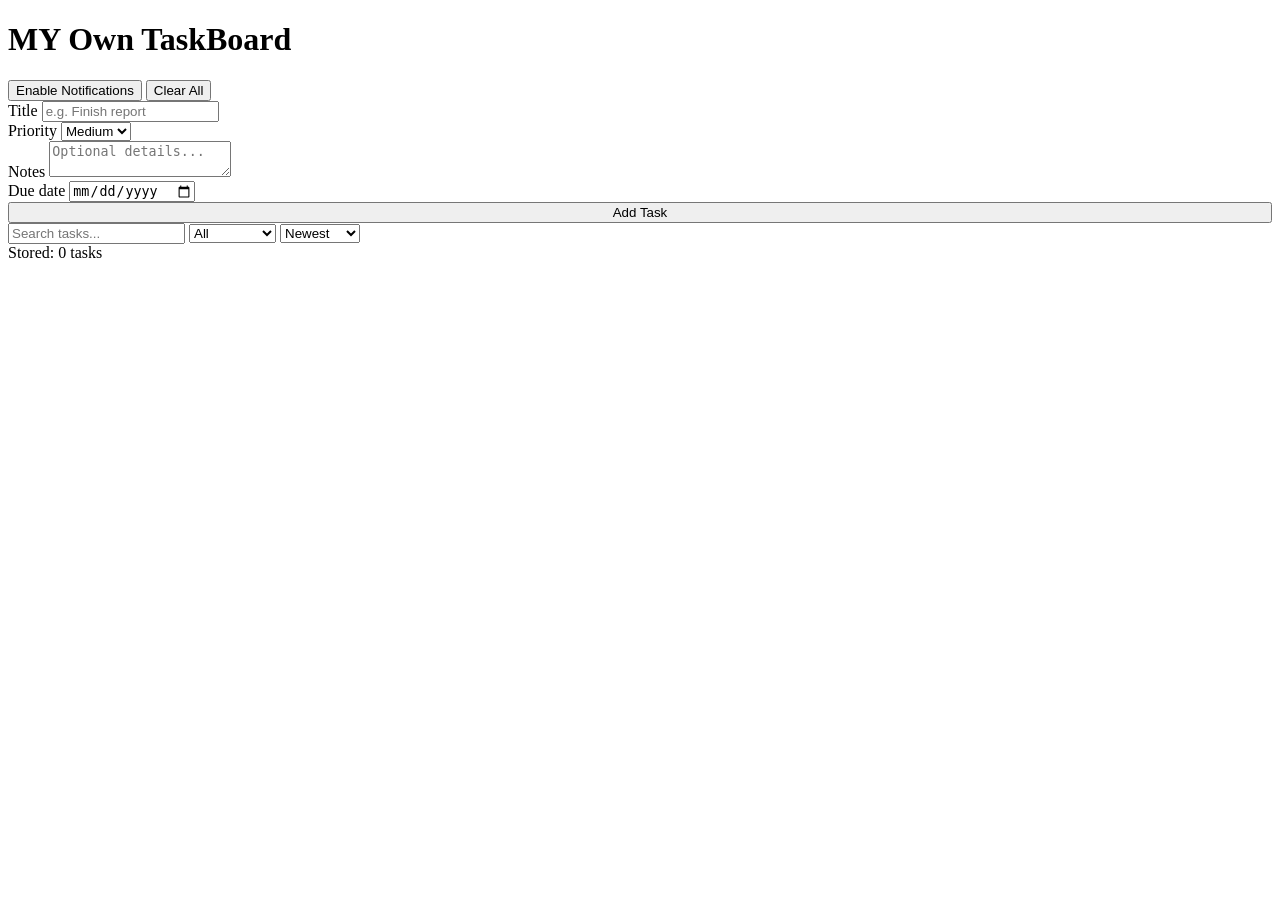
==== Project 7 - ''TASKMATE - PERSISTENT TASKS AND REMINDERS ORGANIZER''/project7/index.html @ 1c18a2e2 "page structure pushed" ====
<!DOCTYPE html>
<html lang="en">
<head>
    <meta charset="UTF-8">
    <meta name="viewport" content="width=device-width, initial-scale=1.0">
    <title>TASKMATE</title>
</head>
<body>
    <div class="app">
      <header>
        <h1>MY Own TaskBoard</h1>
        <div class="controls">
          <button id="notifyPermBtn" class="btn ghost">
            Enable Notifications
          </button>
          <button id="clearAllBtn" class="btn ghost" title="Clear everything">
            Clear All
          </button>
        </div>
      </header>

      <div class="top">
        <div class="card">
          <form id="taskForm">
            <div class="row">
              <div class="field">
                <label for="title">Title</label>
                <input id="title" type="text" placeholder="e.g. Finish report" required/>
              </div>
              <div class="field">
                <label for="priority">Priority</label>
                <select id="priority">
                  <option value="medium">Medium</option>
                  <option value="high">High</option>
                  <option value="low">Low</option>
                </select>
              </div>
            </div>

            <div class="row">
              <div class="field">
                <label for="notes">Notes</label>
                <textarea id="notes" placeholder="Optional details..."></textarea>
              </div>
            </div>

            <div class="row">
              <div class="field">
                <label for="due">Due date</label>
                <input id="due" type="date" />
              </div>
              <div
                style="
                  flex: 0 0 120px;
                  display: flex;
                  flex-direction: column;
                  justify-content: flex-end;
                "
              >
                <button class="btn" id="saveBtn">Add Task</button>
              </div>
            </div>

            <input type="hidden" id="editingId" />
          </form>
        </div>

        <div class="card right-card" style="width: 650px">
          <div class="filters">
            <input id="search" class="search" type="text" placeholder="Search tasks..." />
            <select id="filterStatus">
              <option value="all">All</option>
              <option value="active">Active</option>
              <option value="completed">Completed</option>
              <option value="due">Due soon</option>
            </select>
            <select id="sortBy">
              <option value="createdDesc">Newest</option>
              <option value="createdAsc">Oldest</option>
              <option value="dueAsc">Due soon</option>
              <option value="priorityHigh">Priority</option>
            </select>
          </div>
          <div id="tasks" class="list small">
            <!-- tasks injected here -->
          </div>
        </div>
      </div>

      <footer>
        <div>Stored: <span id="count">0</span> tasks</div>
      </footer>
    </div>

    <script src="./app.js"></script>
  </body>
</html>
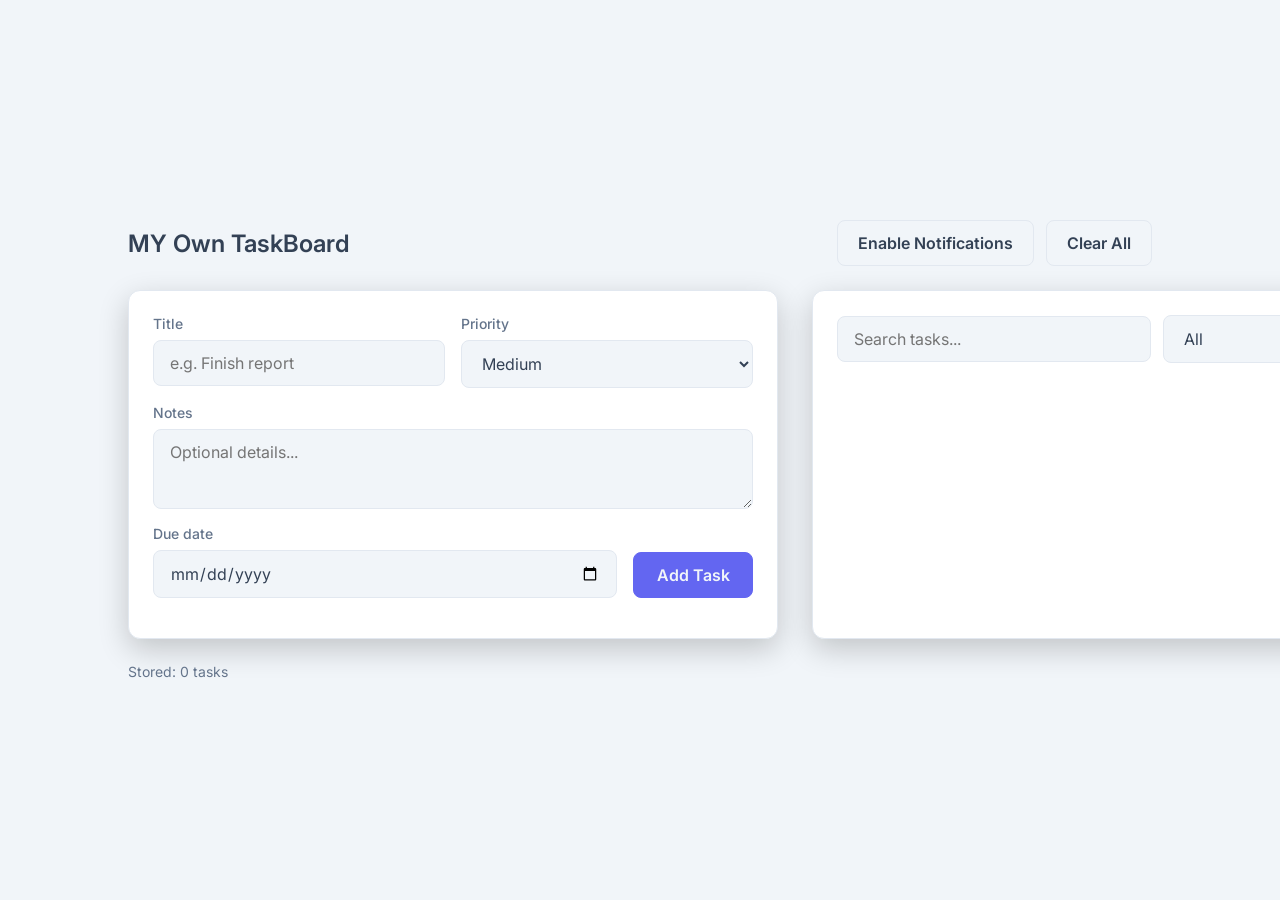
==== commit 6a99a52c: "styles added" ====
--- a/Project 7 - ''TASKMATE - PERSISTENT TASKS AND REMINDERS ORGANIZER''/project7/index.html
+++ b/Project 7 - ''TASKMATE - PERSISTENT TASKS AND REMINDERS ORGANIZER''/project7/index.html
@@ -4,6 +4,7 @@
     <meta charset="UTF-8">
     <meta name="viewport" content="width=device-width, initial-scale=1.0">
     <title>TASKMATE</title>
+    <link rel="stylesheet" href="./style.css">
 </head>
 <body>
     <div class="app">
--- a/Project 7 - ''TASKMATE - PERSISTENT TASKS AND REMINDERS ORGANIZER''/project7/style.css
+++ b/Project 7 - ''TASKMATE - PERSISTENT TASKS AND REMINDERS ORGANIZER''/project7/style.css
@@ -0,0 +1,252 @@
+@import url("https://fonts.googleapis.com/css2?family=Inter:wght@400;500;600;700&display=swap");
+
+:root {
+  --bg: #f1f5f9; /* background color */
+  --card: #ffffff; /* card color */
+  --border: #e2e8f0; /* border color */
+  --text: #334155; /* text color */
+  --text-muted: #64748b; /* muted text color */
+  --accent: #6366f1; /* accent color */
+  --accent-hover: #6c63ff; /* accent hover color */
+  --success: #3fb950; /* success color */
+  --danger: #f85149; /* danger color */
+}
+
+* {
+  box-sizing: border-box;
+  margin: 0;
+  padding: 0;
+}
+
+body {
+  font-family: "Inter", -apple-system, BlinkMacSystemFont, "Segoe UI", Roboto,
+    Helvetica, Arial, sans-serif, "Apple Color Emoji", "Segoe UI Emoji";
+  background-color: var(--bg);
+  color: var(--text);
+  min-height: 100vh;
+  display: flex;
+  align-items: center;
+  justify-content: center;
+  padding: 2rem;
+}
+
+.app {
+  width: 100vw;
+  max-width: 1024px;
+  
+}
+
+header {
+  display: flex;
+  align-items: center;
+  justify-content: space-between;
+  margin-bottom: 1.5rem;
+}
+
+h1 {
+  font-size: 1.5rem;
+  font-weight: 600;
+}
+
+.controls {
+  display: flex;
+  gap: 0.75rem;
+  align-items: center;
+
+  
+}
+
+button,
+input,
+select,
+textarea {
+  font: inherit;
+  color: inherit;
+  border-radius: 0.5rem;
+}
+
+.card {
+  background-color: var(--card);
+  border: 1px solid var(--border);
+  border-radius: 0.75rem;
+  padding: 1.5rem;
+  box-shadow: 0 10px 30px rgba(0, 0, 0, 0.2);
+  margin-right: 10px;
+}
+
+
+.top {
+  display: grid;
+  grid-template-columns: 1fr 340px;
+  gap: 1.5rem;
+}
+
+/* New task form */
+form .row {
+  display: flex;
+  gap: 1rem;
+  margin-bottom: 1rem;
+}
+form .row:last-child {
+  margin-bottom: 0;
+}
+
+.field {
+  flex: 1;
+  display: flex;
+  flex-direction: column;
+}
+
+label {
+  font-size: 0.875rem;
+  color: var(--text-muted);
+  margin-bottom: 0.5rem;
+  font-weight: 500;
+}
+
+input[type="text"],
+input[type="date"],
+textarea,
+select {
+  background: var(--bg);
+  border: 1px solid var(--border);
+  padding: 0.75rem 1rem;
+  transition: all 0.2s;
+}
+input[type="text"]:focus,
+input[type="date"]:focus,
+textarea:focus,
+select:focus {
+  outline: none;
+  border-color: var(--accent);
+  box-shadow: 0 0 0 3px rgba(88, 166, 255, 0.2);
+}
+
+textarea {
+  min-height: 80px;
+  resize: vertical;
+}
+
+.btn {
+  background: var(--accent);
+  border: 1px solid var(--accent);
+  color: var(--bg);
+  font-weight: 600;
+  padding: 0.75rem 1.25rem;
+  cursor: pointer;
+  transition: all 0.2s;
+}
+.btn:hover {
+  background-color: var(--accent-hover);
+  border-color: var(--accent-hover);
+}
+
+.btn.ghost {
+  background: transparent;
+  border-color: var(--border);
+  color: var(--text);
+}
+.btn.ghost:hover {
+  border-color: var(--accent);
+  color: var(--accent);
+  background-color: rgba(88, 166, 255, 0.1);
+}
+
+/* Filters */
+.filters {
+  display: flex;
+  gap: 0.75rem;
+  align-items: center;
+  margin-bottom: 1rem;
+}
+.search {
+  flex: 1;
+}
+
+/* Tasks list */
+.list {
+  margin-top: 1.5rem;
+  display: grid;
+  gap: 0.75rem;
+}
+.task {
+  display: flex;
+  align-items: flex-start;
+  gap: 1rem;
+  padding: 1rem;
+  border-radius: 0.5rem;
+  background-color: rgba(255, 255, 255, 0.03);
+  border: 1px solid transparent;
+  transition: all 0.2s;
+}
+.task:hover {
+  border-color: var(--border);
+}
+
+.task .left {
+  display: flex;
+  flex-direction: column;
+  gap: 0.5rem;
+  flex: 1;
+}
+.title {
+  font-weight: 600;
+}
+.meta {
+  font-size: 0.875rem;
+  color: var(--text-muted);
+}
+.actions {
+  display: flex;
+  gap: 0.5rem;
+  align-items: center;
+}
+.chip {
+  padding: 0.25rem 0.75rem;
+  border-radius: 999px;
+  background: rgba(255, 255, 255, 0.05);
+  border: 1px solid var(--border);
+  font-size: 0.75rem;
+  text-transform: capitalize;
+}
+
+.completed .title {
+  text-decoration: line-through;
+  color: var(--text-muted);
+}
+.completed .meta {
+  text-decoration: line-through;
+}
+
+.small {
+  font-size: 0.875rem;
+  color: var(--text-muted);
+}
+
+footer {
+  display: flex;
+  justify-content: space-between;
+  align-items: center;
+  margin-top: 1.5rem;
+  color: var(--text-muted);
+  font-size: 0.875rem;
+}
+
+/* Responsive */
+@media (max-width: 880px) {
+  body {
+    padding: 1rem;
+  }
+  .top {
+    grid-template-columns: 1fr;
+  }
+  .controls {
+    flex-wrap: wrap;
+    justify-content: flex-end;
+  }
+  header {
+    gap: 1rem;
+    flex-direction: column;
+    align-items: stretch;
+  }
+}
